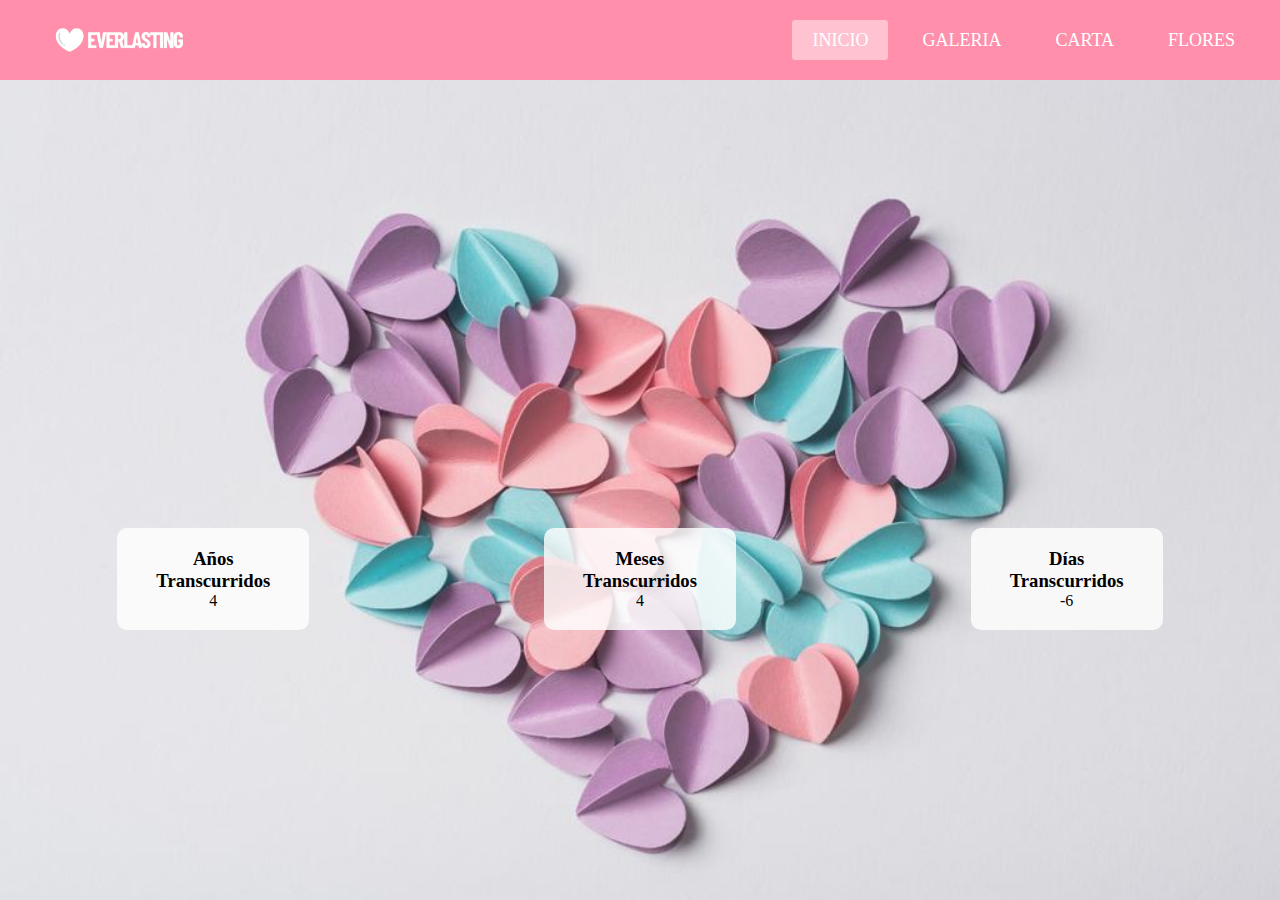
==== index.html @ e57c2851 "Add files via upload" ====
<!DOCTYPE html>
<html lang="es">
<head>
    <meta charset="UTF-8">
    <meta name="viewport" content="width=device-width, initial-scale=1.0">
    <title>Everlasting</title>
    <link rel="stylesheet" href="style_index.css">
    <link rel="stylesheet" href="https://cdnjs.cloudflare.com/ajax/libs/font-awesome/6.5.1/css/all.min.css" integrity="sha512-DTOQO9RWCH3ppGqcWaEA1BIZOC6xxalwEsw9c2QQeAIftl+Vegovlnee1c9QX4TctnWMn13TZye+giMm8e2LwA==" crossorigin="anonymous" referrerpolicy="no-referrer" />
   
</head>

<body>

    <nav>

        <input type="checkbox" id="checkboxOcultar" onchange="ocultarCuadros()" class="check">
        <label for="checkboxOcultar" class="checkbtn">
            <i class="fa-solid fa-bars"></i>
        </label>
        <a href="#" class="enlace">
            <img src="fotos/everlasting_blanco_.png" alt="logo" class="logo">
        </a>

        <ul>
            <li><a href="#" class="active">Inicio</a></li>
            <li><a href="#">Galeria</a></li>
            <li><a href="carta.html">Carta</a></li>
            <li><a href="flores.html">Flores</a></li>
        </ul>

    </nav>

    <div class="cuadros-container" id="dates">
    <div class="cuadro" id="dates">
        <h3>Años Transcurridos</h3>
        <span id="anios">0</span>
    </div>
    
    <div class="cuadro" id="dates">
        <h3>Meses Transcurridos</h3>
        <span id="meses">0</span>
    </div>
    
    <div class="cuadro" id="dates">
        <h3>Días Transcurridos</h3>
        <span id="dias">0</span>
    </div>
    </div>

    <section>
     
    </section>



    <script>
      // Fecha de inicio establecida
      const fechaInicio = new Date('2022-04-11'); // Puedes cambiar esta fecha según tus necesidades
    
      // Fecha actual
      const fechaActual = new Date();
    
      // Calcula la diferencia en milisegundos
      const diferenciaEnMilisegundos = fechaActual - fechaInicio;
    
      // Calcula los componentes de la diferencia
      const milisegundosEnUnDia = 1000 * 60 * 60 * 24;
      const diasTranscurridos = Math.floor(diferenciaEnMilisegundos / milisegundosEnUnDia);
      const añosTranscurridos = Math.floor(diasTranscurridos / 365);
      const mesesTranscurridos = Math.floor(diasTranscurridos / 30) % 12; // Resta los años
      const diasRestantes = (diasTranscurridos % 30)-11; // Resta los meses
    
      ;
    </script>



<script>
    // Simulación de valores para años, meses y días (puedes reemplazar con tus propios cálculos)
    

    // Actualizar los valores en los cuadros
    document.getElementById('anios').innerText = añosTranscurridos;
    document.getElementById('meses').innerText = mesesTranscurridos;
    document.getElementById('dias').innerText = diasRestantes;
</script>

<script>
    function ocultarCuadros() {
        var checkbox = document.getElementById('checkboxOcultar');
            var cuadros = document.querySelectorAll('.cuadro');

            cuadros.forEach(function(cuadro) {
                cuadro.classList.toggle('ocultar', checkbox.checked);
        });
    }
</script>
    
</body>

</html>
---- style_index.css ----
*{

    padding: 0;
    margin: 0;
    text-decoration: none; /*Quita subrayado*/
    list-style: none;   /*Quita puntos de lista*/
    box-sizing: border-box; /*Hace que los elementos no se salgan del contenedor*/

}


nav{

    background: #ff8fab;
    height: 80px;
    width: 100%;

}

.enlace{
    position: absolute;
    padding: 20px 50px;
}

.logo{
    height: 40px;
}

nav ul{
    float: right;
    margin-right: 20px;
}

nav ul li{
    display: inline-block;
    line-height: 80px;
    margin: 0 5px;
}

nav ul li a{
    color: #fff;
    font-size: 18px;
    padding: 10px 20px;
    border-radius: 3px;
    text-transform: uppercase;
}

li a.active, li a:hover{
    background: #ffc2d1;
    transition: .5s;
}

.checkbtn{
    font-size: 30px;
    color: #fff;
    float: right;
    line-height: 80px;
    margin-right: 35px;
    cursor: pointer;
    display: none;
}

#checkboxOcultar{
    display: none;
}

section{
    background: url(fotos/back.jpeg) no-repeat;
    background-size: cover;
    background-position: center center;
    height: calc(100vh - 80px);
}




@media (max-width: 952px){
    .enlace{
        padding-left: 20px;
    }
    nav ul li a{
        font-size: 16px;
    }

    div.cuadro{
        font-size: 15px;
        margin: 15px;
        padding: 15px;
    }
}

@media (max-width: 858px){
    .checkbtn{
        display: block;
    }
    ul{
        position:fixed;
        width: 100%;
        height: 100vh;
        background: #000;
        top: 80px;
        left: 100%;
        text-align: center;
        transition: all .5s;
    }
    nav ul li{
        display: block;
        margin: 50px 0;
        line-height: 30px;
    }
    nav ul li a{
        font-size: 20px;

    }
    li a:hover, li a.active{
        background: none;
        color: #ff8fab;
    }
    #checkboxOcultar:checked ~ ul{
        left: 0;
    }
    div.cuadro{
        font-size: 15%;
        padding: 10px;
        margin: 10px;
        
    }
}



.cuadros-container {
    display: flex;
    justify-content: space-around; /* Distribuye los cuadros de manera uniforme */
    position: absolute; /* Posición absoluta en relación con el cuerpo */
    bottom: 250px; /* Ajusta la distancia desde la parte inferior */
    width: 100%;
}

.cuadro {
    width: 15%;
    max-width: 300px;
    margin: 20px;
    padding: 20px;
    border: none;
    border-radius: 10px;
    text-align: center;
    box-sizing: border-box;
    background-color: rgba(255, 255, 255, 0.8); /* Fondo semi-transparente */
}

.ocultar {
    visibility: hidden; /* Oculta el cuadro estableciendo la opacidad en 0 */
}
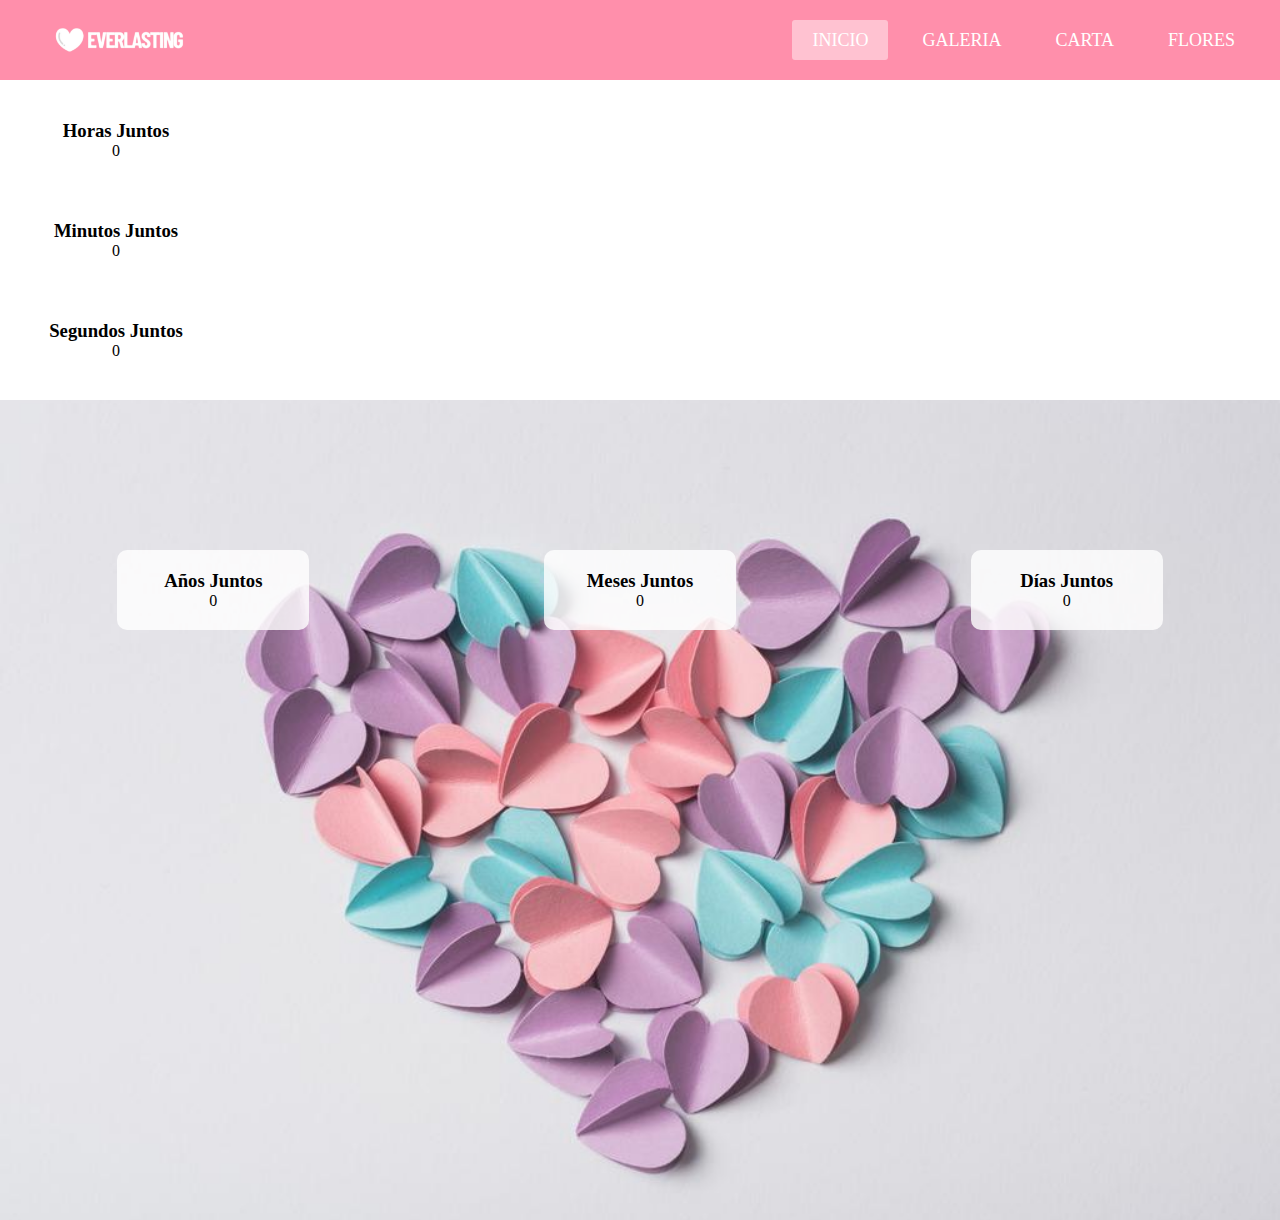
==== commit d47ef9e1: "Add files via upload" ====
--- a/index.html
+++ b/index.html
@@ -7,6 +7,11 @@
     <link rel="stylesheet" href="style_index.css">
     <link rel="stylesheet" href="https://cdnjs.cloudflare.com/ajax/libs/font-awesome/6.5.1/css/all.min.css" integrity="sha512-DTOQO9RWCH3ppGqcWaEA1BIZOC6xxalwEsw9c2QQeAIftl+Vegovlnee1c9QX4TctnWMn13TZye+giMm8e2LwA==" crossorigin="anonymous" referrerpolicy="no-referrer" />
    
+    <link rel="preconnect" href="https://fonts.googleapis.com">
+<link rel="preconnect" href="https://fonts.gstatic.com" crossorigin>
+<link href="https://fonts.googleapis.com/css2?family=ABeeZee:ital@0;1&family=M+PLUS+Rounded+1c&display=swap" rel="stylesheet">
+
+
 </head>
 
 <body>
@@ -22,8 +27,8 @@
         </a>
 
         <ul>
-            <li><a href="#" class="active">Inicio</a></li>
-            <li><a href="#">Galeria</a></li>
+            <li><a href="index.html" class="active">Inicio</a></li>
+            <li><a href="galeria.html">Galeria</a></li>
             <li><a href="carta.html">Carta</a></li>
             <li><a href="flores.html">Flores</a></li>
         </ul>
@@ -32,20 +37,39 @@
 
     <div class="cuadros-container" id="dates">
     <div class="cuadro" id="dates">
-        <h3>Años Transcurridos</h3>
-        <span id="anios">0</span>
+        <h3 class="texto">Años Juntos</h3>
+        <span class="fechas" id="anios">0</span>
     </div>
     
     <div class="cuadro" id="dates">
-        <h3>Meses Transcurridos</h3>
-        <span id="meses">0</span>
+        <h3 class="texto">Meses Juntos</h3>
+        <span class="fechas" id="meses">0</span>
     </div>
     
     <div class="cuadro" id="dates">
-        <h3>Días Transcurridos</h3>
-        <span id="dias">0</span>
+        <h3 class="texto">Días Juntos</h3>
+        <span class="fechas" id="dias">0</span>
     </div>
     </div>
+
+    <!--Inicia prueba-->
+    <div class="cuadros-container2" id="dates">
+        <div class="cuadro" id="dates">
+            <h3 class="texto">Horas Juntos</h3>
+            <span class="tiempo" id="horas">0</span>
+        </div>
+        
+        <div class="cuadro" id="dates">
+            <h3 class="texto">Minutos Juntos</h3>
+            <span class="tiempo" id="minutos">0</span>
+        </div>
+        
+        <div class="cuadro" id="dates">
+            <h3 class="texto">Segundos Juntos</h3>
+            <span class="tiempo" id="segundos">0</span>
+        </div>
+        </div>
+    <!--Termina prueba-->
 
     <section>
      
@@ -56,12 +80,15 @@
     <script>
       // Fecha de inicio establecida
       const fechaInicio = new Date('2022-04-11'); // Puedes cambiar esta fecha según tus necesidades
-    
+      function actualizarTiempoTranscurrido(){
+      
       // Fecha actual
       const fechaActual = new Date();
     
       // Calcula la diferencia en milisegundos
       const diferenciaEnMilisegundos = fechaActual - fechaInicio;
+      const diferenciaMilisegundos = fechaActual - fechaInicio;
+
     
       // Calcula los componentes de la diferencia
       const milisegundosEnUnDia = 1000 * 60 * 60 * 24;
@@ -69,8 +96,20 @@
       const añosTranscurridos = Math.floor(diasTranscurridos / 365);
       const mesesTranscurridos = Math.floor(diasTranscurridos / 30) % 12; // Resta los años
       const diasRestantes = (diasTranscurridos % 30)-11; // Resta los meses
+      const horasTranscurridas = Math.floor((diferenciaMilisegundos % (1000 * 60 * 60 * 24)) / (1000 * 60 * 60)-6);
+      const minutosTranscurridos = Math.floor((diferenciaMilisegundos % (1000 * 60 * 60)) / (1000 * 60));
+      const segundosTranscurridos = Math.floor((diferenciaMilisegundos % (1000 * 60)) / 1000);
     
-      ;
+      document.getElementById('anios').innerText = añosTranscurridos;
+      document.getElementById('meses').innerText = mesesTranscurridos;
+      document.getElementById('dias').innerText = diasRestantes;
+      document.getElementById('horas').innerText = horasTranscurridas;
+      document.getElementById('minutos').innerText = minutosTranscurridos;
+      document.getElementById('segundos').innerText = segundosTranscurridos;
+    
+      }
+
+    setInterval(actualizarTiempoTranscurrido, 1000);
     </script>
 
 
@@ -78,11 +117,10 @@
 <script>
     // Simulación de valores para años, meses y días (puedes reemplazar con tus propios cálculos)
     
-
+   
     // Actualizar los valores en los cuadros
-    document.getElementById('anios').innerText = añosTranscurridos;
-    document.getElementById('meses').innerText = mesesTranscurridos;
-    document.getElementById('dias').innerText = diasRestantes;
+    
+    
 </script>
 
 <script>
@@ -95,6 +133,9 @@
         });
     }
 </script>
+
+
+
     
 </body>
 
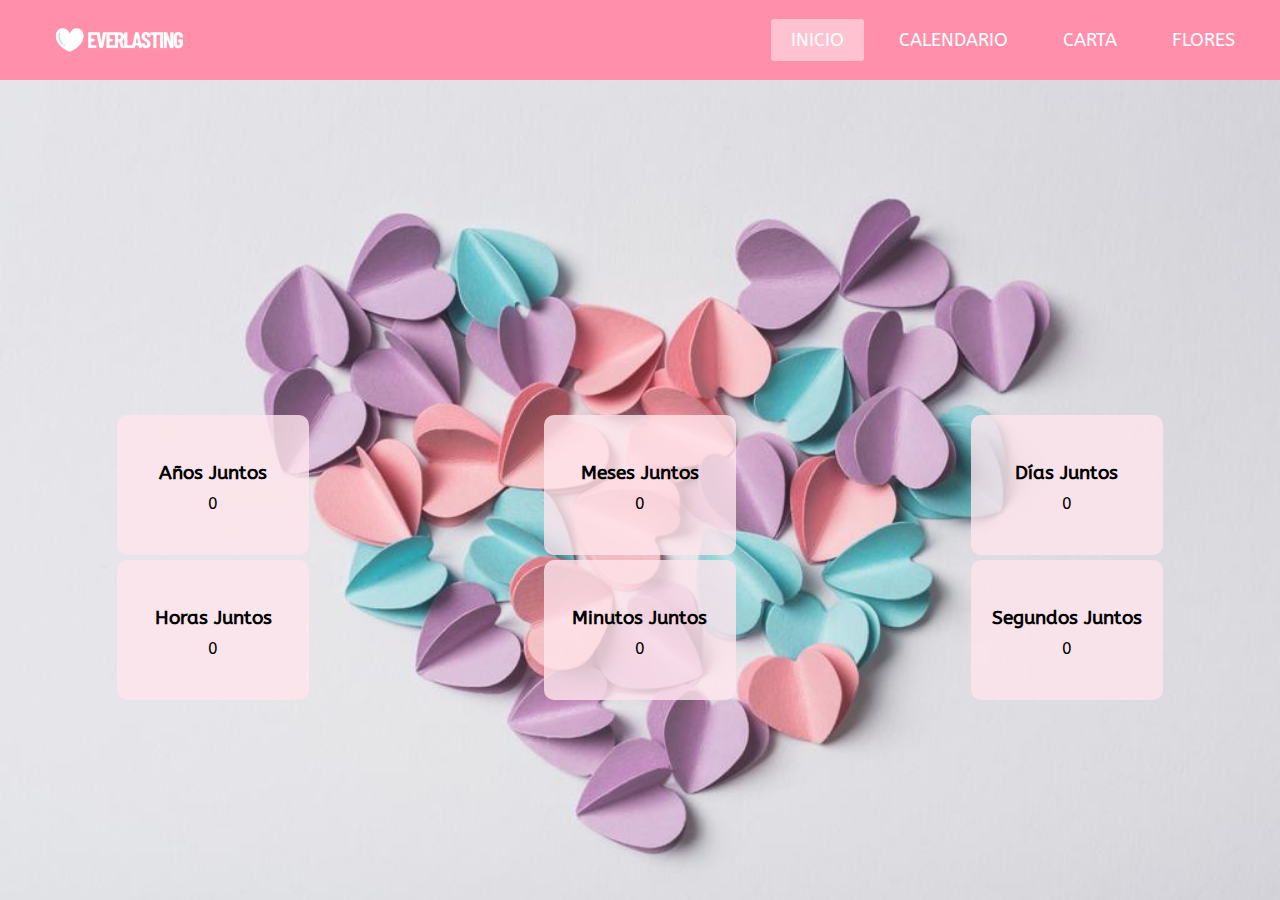
==== commit 81b16d49: "Add files via upload" ====
--- a/index.html
+++ b/index.html
@@ -28,7 +28,7 @@
 
         <ul>
             <li><a href="index.html" class="active">Inicio</a></li>
-            <li><a href="galeria.html">Galeria</a></li>
+            <li><a href="calendario.html">Calendario</a></li>
             <li><a href="carta.html">Carta</a></li>
             <li><a href="flores.html">Flores</a></li>
         </ul>
--- a/style_index.css
+++ b/style_index.css
@@ -1,3 +1,5 @@
+@import url('https://fonts.googleapis.com/css?family=Sacramento');
+
 *{
 
     padding: 0;
@@ -14,6 +16,7 @@
     background: #ff8fab;
     height: 80px;
     width: 100%;
+    font-family: 'ABeeZee';
 
 }
 
@@ -121,9 +124,20 @@
     }
     div.cuadro{
         font-size: 15%;
-        padding: 10px;
+        padding-top: 10px;
+        padding-bottom: 10px;;
         margin: 10px;
         
+    }
+    div.cuadros-container{
+        height: auto;
+        bottom: 330px;
+        margin: 2px;
+    }
+    div.cuadros-container2{
+        margin: 2px;
+        height: auto;
+        bottom: 250px;
     }
 }
 
@@ -133,8 +147,10 @@
     display: flex;
     justify-content: space-around; /* Distribuye los cuadros de manera uniforme */
     position: absolute; /* Posición absoluta en relación con el cuerpo */
-    bottom: 250px; /* Ajusta la distancia desde la parte inferior */
+    bottom: 325px; /* Ajusta la distancia desde la parte inferior */
     width: 100%;
+    height: 20%;
+    max-height: 200px;;
 }
 
 .cuadro {
@@ -146,13 +162,36 @@
     border-radius: 10px;
     text-align: center;
     box-sizing: border-box;
-    background-color: rgba(255, 255, 255, 0.8); /* Fondo semi-transparente */
+    text-decoration-color: #fff;
+    background-color: rgba(255, 229, 236, 0.8); /* Fondo semi-transparente */
+    
+    justify-content: center;
+    align-content: center;
+    font-family: 'ABeeZee';
+    
 }
 
 .ocultar {
-    visibility: hidden; /* Oculta el cuadro estableciendo la opacidad en 0 */
+    display: none; /* Oculta el cuadro estableciendo la opacidad en 0 */
+}
+
+h3.texto{
+    padding-top: 5px;
+    padding-bottom: 10px;
+}
+
+span.fechas{
+    padding-bottom: 5px;
+}
+
+.cuadros-container2{
+    display: flex;
+    justify-content: space-around; /* Distribuye los cuadros de manera uniforme */
+    position: absolute; /* Posición absoluta en relación con el cuerpo */
+    bottom: 180px; /* Ajusta la distancia desde la parte inferior */
+    width: 100%;
+    height: 20%;
+    max-height: 200px;
 }
 
 
-
-
